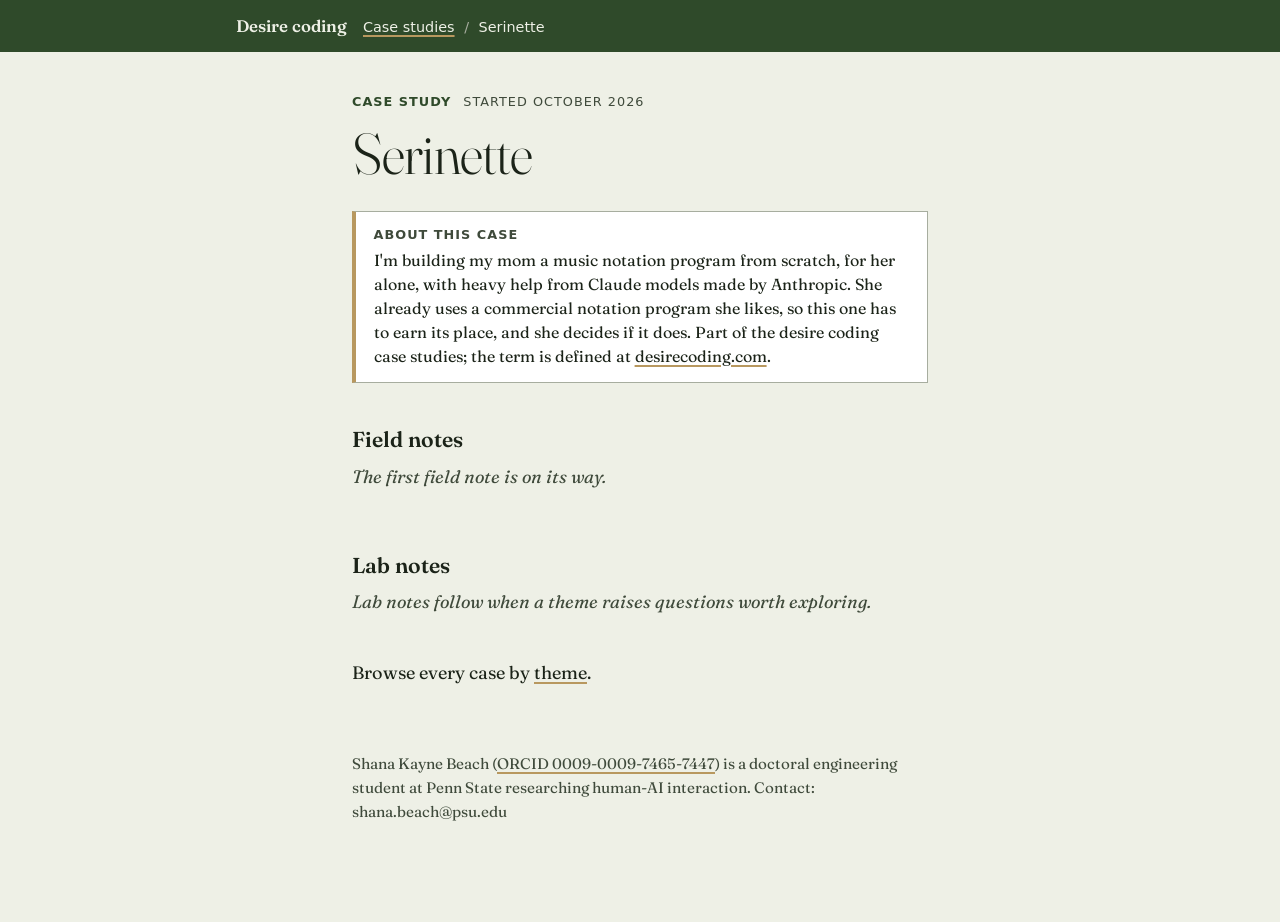
==== cases/serinette/index.html @ 04847f58 "Add case study structure: hubs, themes, and post templates Adds the desire coding case studies secti" ====
<!doctype html>
<html lang="en">
<head>
<meta charset="utf-8">
<meta name="viewport" content="width=device-width, initial-scale=1, viewport-fit=cover">
<title>Serinette case study</title>
<meta name="description" content="A desire coding case study: building one composer a music notation program from scratch, with heavy AI help.">
<meta name="author" content="Shana Kayne Beach">
<link rel="canonical" href="https://desirecoding.com/cases/serinette/">
<link rel="icon" href="/favicon.svg" type="image/svg+xml">
<link rel="icon" href="/icon-32.png" type="image/png" sizes="32x32">
<link rel="apple-touch-icon" href="/icon-180.png">
<link rel="preconnect" href="https://fonts.googleapis.com">
<link rel="preconnect" href="https://fonts.gstatic.com" crossorigin>
<link href="https://fonts.googleapis.com/css2?family=Fraunces:opsz,wght@9..144,300;9..144,400;9..144,600&display=swap" rel="stylesheet">
<link rel="stylesheet" href="/assets/case.css">
</head>
<body>

<header class="band">
  <div class="band-inner">
    <a class="home" href="/">Desire coding</a>
    <ul class="crumbs"><li><a href="/cases/">Case studies</a></li><li>Serinette</li></ul>
  </div>
</header>

<main>
  <p class="kicker"><span class="stream">Case study</span><span>Started October 2026</span></p>
  <h1>Serinette</h1>

  <aside class="about" aria-labelledby="about-case">
    <h2 id="about-case">About this case</h2>
    <p>I'm building my mom a music notation program from scratch, for her alone, with heavy help from Claude models made by Anthropic. She already uses a commercial notation program she likes, so this one has to earn its place, and she decides if it does. Part of the desire coding case studies; the term is defined at <a href="/">desirecoding.com</a>.</p>
  </aside>

  <!-- Add each post as a list item, newest first, in the matching stream.
       Give every post its theme chips here and a matching entry on /themes/. -->

  <h2 id="field-notes">Field notes</h2>
  <p class="empty">The first field note is on its way.</p>
  <ul class="post-list" hidden>
    <!--
    <li>
      <a class="post-title" href="/cases/serinette/field-notes/POST-SLUG/">Post title</a>
      <span class="post-meta"><time datetime="YYYY-MM-DD">D Month YYYY</time> · Themes: user-comms, oversight</span>
    </li>
    -->
  </ul>

  <h2 id="lab-notes">Lab notes</h2>
  <p class="empty">Lab notes follow when a theme raises questions worth exploring.</p>
  <ul class="post-list" hidden>
    <!--
    <li>
      <a class="post-title" href="/cases/serinette/lab-notes/POST-SLUG/">Post title</a>
      <span class="post-meta"><time datetime="YYYY-MM-DD">D Month YYYY</time> · Themes: user-comms</span>
    </li>
    -->
  </ul>

  <p>Browse every case by <a href="/themes/">theme</a>.</p>

  <footer>
    <p>Shana Kayne Beach (<a href="https://orcid.org/0009-0009-7465-7447">ORCID 0009-0009-7465-7447</a>) is a doctoral engineering student at Penn State researching human-AI interaction. Contact: shana.beach@psu.edu</p>
  </footer>
</main>

</body>
</html>
---- assets/case.css ----
/* Case study pages for desirecoding.com.
   Layout: one reading column at the definition page's measure; margin notes sit
   beside it on wide screens and fold into the text column on narrow ones.
   Single light look, matching the definition page. */
:root {
  --grass: #2f4a2a;
  --earth: #b8985f;
  --paper: #eef0e6;
  --ink: #1b2318;
  --pave: #a7ad9f;
  --muted: #3f4a3b;
  --card: #ffffff;
  --measure: 36rem;
  --note: 14rem;
  --serif: "Fraunces", Georgia, "Times New Roman", serif;
  --sans: system-ui, -apple-system, "Segoe UI", sans-serif;
  color-scheme: light;
}
* { box-sizing: border-box; }
html { background: var(--paper); }
body {
  margin: 0;
  background: var(--paper);
  color: var(--ink);
  font-family: var(--serif);
  font-size: 1.125rem;
  line-height: 1.6;
  font-variation-settings: "opsz" 14;
}
a { color: inherit; text-decoration-color: var(--earth); text-decoration-thickness: 2px; text-underline-offset: 3px; }
a:focus-visible, summary:focus-visible { outline: 3px solid var(--earth); outline-offset: 3px; }

/* Top band: the lawn, with the worn path as a single stroke */
.band { background: var(--grass); color: var(--paper); }
.band-inner {
  max-width: calc(var(--measure) + var(--note) + 3rem);
  margin: 0 auto;
  padding-block: 0.8rem;
  padding-left: max(1.25rem, env(safe-area-inset-left, 0px));
  padding-right: max(1.25rem, env(safe-area-inset-right, 0px));
  display: flex;
  flex-wrap: wrap;
  gap: 0.25rem 1rem;
  align-items: baseline;
  font-family: var(--sans);
  font-size: 0.9rem;
}
.band a { text-decoration-color: var(--earth); }
.band .home { font-family: var(--serif); font-size: 1.05rem; font-weight: 600; text-decoration: none; }
.crumbs { display: flex; flex-wrap: wrap; gap: 0.25rem 0.6rem; margin: 0; padding: 0; list-style: none; }
.crumbs li + li::before { content: "/"; margin-right: 0.6rem; color: var(--pave); }

main {
  max-width: calc(var(--measure) + 2.5rem);
  margin: 0 auto;
  padding-block: 2.5rem 5rem;
  padding-left: max(1.25rem, env(safe-area-inset-left, 0px));
  padding-right: max(1.25rem, env(safe-area-inset-right, 0px));
}

.kicker {
  font-family: var(--sans);
  font-size: 0.8rem;
  letter-spacing: 0.08em;
  text-transform: uppercase;
  color: var(--muted);
  margin: 0 0 0.75rem;
  display: flex;
  flex-wrap: wrap;
  gap: 0.4rem 0.75rem;
  align-items: center;
}
.stream { font-weight: 700; color: var(--grass); }
.theme-chip {
  text-transform: none;
  letter-spacing: 0;
  border: 1px solid var(--earth);
  border-radius: 999px;
  padding: 0.05rem 0.55rem;
  text-decoration: none;
}
h1 {
  font-weight: 300;
  font-variation-settings: "opsz" 144;
  font-size: clamp(2.3rem, 7vw, 3.6rem);
  line-height: 1;
  letter-spacing: -0.015em;
  margin: 0 0 0.5em;
  text-wrap: balance;
}
h2 {
  font-weight: 600;
  font-variation-settings: "opsz" 40;
  font-size: 1.35rem;
  line-height: 1.2;
  margin: 2.75rem 0 0.6rem;
  text-wrap: balance;
}
p { margin: 0 0 1.1rem; }
.dates { font-family: var(--sans); font-size: 0.85rem; color: var(--muted); margin: 0 0 1.75rem; }

/* About this case: the box that lets every post stand alone */
.about {
  background: var(--card);
  border: 1px solid var(--pave);
  border-left: 4px solid var(--earth);
  padding: 0.9rem 1.1rem;
  margin: 0 0 2.25rem;
  font-size: 1rem;
  line-height: 1.5;
}
.about h2 {
  font-family: var(--sans);
  font-size: 0.8rem;
  letter-spacing: 0.08em;
  text-transform: uppercase;
  margin: 0 0 0.35rem;
  color: var(--muted);
}
.about p:last-child { margin-bottom: 0; }

/* Margin notes: short technical asides beside the line they explain.
   Markup: <span class="margin-note" role="note"> inside the paragraph, right after the
   sentence it explains. Wide screens float it into the margin on that line; phones show
   it as an indented aside at that point in the text. */
.margin-note {
  display: block;
  font-family: var(--sans);
  font-size: 0.85rem;
  line-height: 1.45;
  color: var(--muted);
  border-left: 2px solid var(--earth);
  padding: 0.1rem 0 0.1rem 0.75rem;
  margin: 0.5rem 0;
}
.margin-note .to-lab { display: block; margin-top: 0.3rem; font-weight: 600; color: var(--grass); }
@media (min-width: 64rem) {
  main.has-notes { max-width: calc(var(--measure) + var(--note) + 5.5rem); }
  main.has-notes > * { max-width: var(--measure); }
  main.has-notes .margin-note {
    float: right;
    clear: right;
    width: var(--note);
    margin: 0.3rem calc(-1 * (var(--note) + 2.5rem)) 0.5rem 0;
  }
}

/* Forward-looking beat: a prediction, an experiment, or a question */
.forecast {
  margin: 2.5rem 0 0;
  padding: 1rem 1.1rem;
  background: var(--grass);
  color: var(--paper);
}
.forecast .label {
  font-family: var(--sans);
  font-size: 0.8rem;
  letter-spacing: 0.08em;
  text-transform: uppercase;
  color: var(--earth);
  margin: 0 0 0.35rem;
}
.forecast p:last-child { margin-bottom: 0; }

/* Lab note parts */
.questions { padding-left: 1.25rem; }
.questions li { margin-bottom: 0.6rem; }
.refs { padding-left: 1.25rem; font-size: 1rem; }
.refs li { margin-bottom: 0.5rem; }
.cite {
  background: var(--card);
  border: 1px solid var(--pave);
  padding: 1rem 1.1rem;
  font-size: 1rem;
  line-height: 1.5;
  white-space: pre-wrap;
  overflow-wrap: anywhere;
  margin: 0 0 1.1rem;
  font-family: inherit;
}

/* Changelog: dated edits, kept so posts stay citable */
.changelog { font-family: var(--sans); font-size: 0.9rem; color: var(--muted); padding-left: 1.25rem; }
.changelog time { font-variant-numeric: tabular-nums; }

/* Lists of posts on hub and theme pages */
.post-list { list-style: none; padding: 0; margin: 0 0 1.5rem; display: grid; gap: 1rem; }
.post-list li { border-top: 1px solid var(--pave); padding-top: 0.75rem; }
.post-list .post-title { font-size: 1.2rem; font-weight: 600; }
.post-list .post-meta { display: block; font-family: var(--sans); font-size: 0.85rem; color: var(--muted); }
.empty { font-style: italic; color: var(--muted); }
.theme-list { padding: 0; list-style: none; display: grid; gap: 1.5rem; }
.theme-list h2 { margin-top: 0; }
.theme-list code { font-family: ui-monospace, Menlo, Consolas, monospace; font-size: 0.85rem; color: var(--muted); }

footer { margin-top: 4rem; font-size: 0.95rem; color: var(--muted); clear: both; }

@media (prefers-reduced-motion: reduce) {
  * { scroll-behavior: auto; }
}
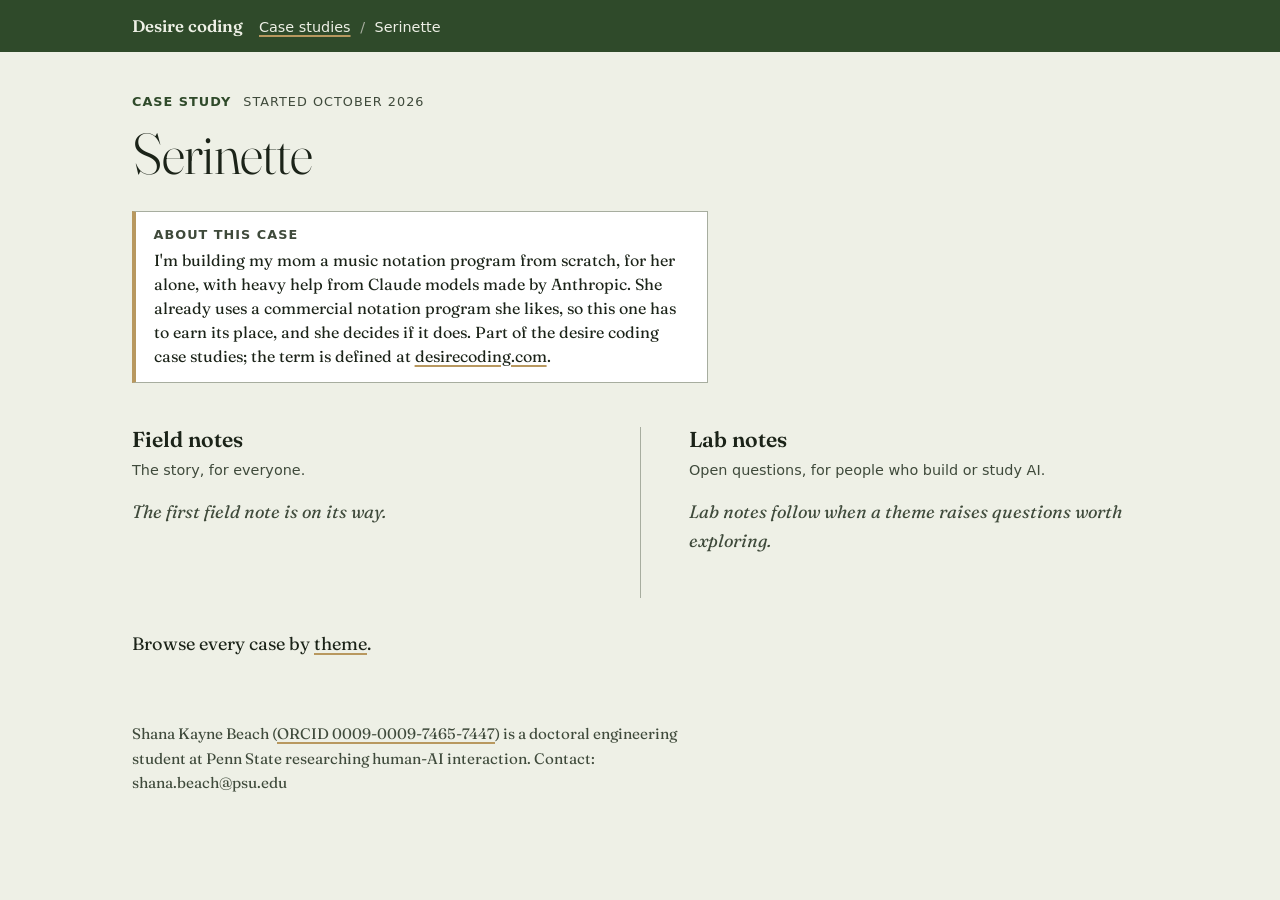
==== commit 6240b119: "Show field notes and lab notes side by side on desktop The case hub now sets the two streams in two " ====
--- a/cases/serinette/index.html
+++ b/cases/serinette/index.html
@@ -15,7 +15,7 @@
 <link href="https://fonts.googleapis.com/css2?family=Fraunces:opsz,wght@9..144,300;9..144,400;9..144,600&display=swap" rel="stylesheet">
 <link rel="stylesheet" href="/assets/case.css">
 </head>
-<body>
+<body class="wide">
 
 <header class="band">
   <div class="band-inner">
@@ -24,7 +24,7 @@
   </div>
 </header>
 
-<main>
+<main class="hub">
   <p class="kicker"><span class="stream">Case study</span><span>Started October 2026</span></p>
   <h1>Serinette</h1>
 
@@ -34,29 +34,37 @@
   </aside>
 
   <!-- Add each post as a list item, newest first, in the matching stream.
-       Give every post its theme chips here and a matching entry on /themes/. -->
+       Give every post its theme chips here and a matching entry on /themes/.
+       On desktop the two streams sit side by side; on phones they stack. -->
+  <div class="streams">
+    <section aria-labelledby="field-notes">
+      <h2 id="field-notes">Field notes</h2>
+      <p class="stream-blurb">The story, for everyone.</p>
+      <p class="empty">The first field note is on its way.</p>
+      <ul class="post-list" hidden>
+        <!--
+        <li>
+          <a class="post-title" href="/cases/serinette/field-notes/POST-SLUG/">Post title</a>
+          <span class="post-meta"><time datetime="YYYY-MM-DD">D Month YYYY</time> · Themes: user-comms, oversight</span>
+        </li>
+        -->
+      </ul>
+    </section>
 
-  <h2 id="field-notes">Field notes</h2>
-  <p class="empty">The first field note is on its way.</p>
-  <ul class="post-list" hidden>
-    <!--
-    <li>
-      <a class="post-title" href="/cases/serinette/field-notes/POST-SLUG/">Post title</a>
-      <span class="post-meta"><time datetime="YYYY-MM-DD">D Month YYYY</time> · Themes: user-comms, oversight</span>
-    </li>
-    -->
-  </ul>
-
-  <h2 id="lab-notes">Lab notes</h2>
-  <p class="empty">Lab notes follow when a theme raises questions worth exploring.</p>
-  <ul class="post-list" hidden>
-    <!--
-    <li>
-      <a class="post-title" href="/cases/serinette/lab-notes/POST-SLUG/">Post title</a>
-      <span class="post-meta"><time datetime="YYYY-MM-DD">D Month YYYY</time> · Themes: user-comms</span>
-    </li>
-    -->
-  </ul>
+    <section aria-labelledby="lab-notes">
+      <h2 id="lab-notes">Lab notes</h2>
+      <p class="stream-blurb">Open questions, for people who build or study AI.</p>
+      <p class="empty">Lab notes follow when a theme raises questions worth exploring.</p>
+      <ul class="post-list" hidden>
+        <!--
+        <li>
+          <a class="post-title" href="/cases/serinette/lab-notes/POST-SLUG/">Post title</a>
+          <span class="post-meta"><time datetime="YYYY-MM-DD">D Month YYYY</time> · Themes: user-comms</span>
+        </li>
+        -->
+      </ul>
+    </section>
+  </div>
 
   <p>Browse every case by <a href="/themes/">theme</a>.</p>
 
--- a/assets/case.css
+++ b/assets/case.css
@@ -12,6 +12,7 @@
   --card: #ffffff;
   --measure: 36rem;
   --note: 14rem;
+  --page: calc(var(--measure) + 2.5rem);
   --serif: "Fraunces", Georgia, "Times New Roman", serif;
   --sans: system-ui, -apple-system, "Segoe UI", sans-serif;
   color-scheme: light;
@@ -33,7 +34,7 @@
 /* Top band: the lawn, with the worn path as a single stroke */
 .band { background: var(--grass); color: var(--paper); }
 .band-inner {
-  max-width: calc(var(--measure) + var(--note) + 3rem);
+  max-width: var(--page);
   margin: 0 auto;
   padding-block: 0.8rem;
   padding-left: max(1.25rem, env(safe-area-inset-left, 0px));
@@ -51,7 +52,7 @@
 .crumbs li + li::before { content: "/"; margin-right: 0.6rem; color: var(--pave); }
 
 main {
-  max-width: calc(var(--measure) + 2.5rem);
+  max-width: var(--page);
   margin: 0 auto;
   padding-block: 2.5rem 5rem;
   padding-left: max(1.25rem, env(safe-area-inset-left, 0px));
@@ -135,7 +136,7 @@
 }
 .margin-note .to-lab { display: block; margin-top: 0.3rem; font-weight: 600; color: var(--grass); }
 @media (min-width: 64rem) {
-  main.has-notes { max-width: calc(var(--measure) + var(--note) + 5.5rem); }
+  body.notes { --page: calc(var(--measure) + var(--note) + 5.5rem); }
   main.has-notes > * { max-width: var(--measure); }
   main.has-notes .margin-note {
     float: right;
@@ -183,6 +184,19 @@
 .changelog { font-family: var(--sans); font-size: 0.9rem; color: var(--muted); padding-left: 1.25rem; }
 .changelog time { font-variant-numeric: tabular-nums; }
 
+/* Case hub: field notes and lab notes side by side on desktop, stacked on phones */
+body.wide { --page: 66rem; }
+main.hub > .kicker, main.hub > h1, main.hub > .about, main.hub > p, main.hub > footer { max-width: var(--measure); }
+.streams { display: grid; grid-template-columns: 1fr; gap: 0 3rem; margin: 2.75rem 0 2rem; }
+.streams h2 { margin-top: 0; }
+.streams > section + section { margin-top: 1.5rem; }
+.streams > section { min-width: 0; }
+.stream-blurb { font-family: var(--sans); font-size: 0.9rem; color: var(--muted); margin: -0.2rem 0 1rem; }
+@media (min-width: 52rem) {
+  .streams { grid-template-columns: 1fr 1fr; }
+  .streams > section + section { margin-top: 0; border-left: 1px solid var(--pave); padding-left: 3rem; margin-left: -1.5rem; }
+}
+
 /* Lists of posts on hub and theme pages */
 .post-list { list-style: none; padding: 0; margin: 0 0 1.5rem; display: grid; gap: 1rem; }
 .post-list li { border-top: 1px solid var(--pave); padding-top: 0.75rem; }
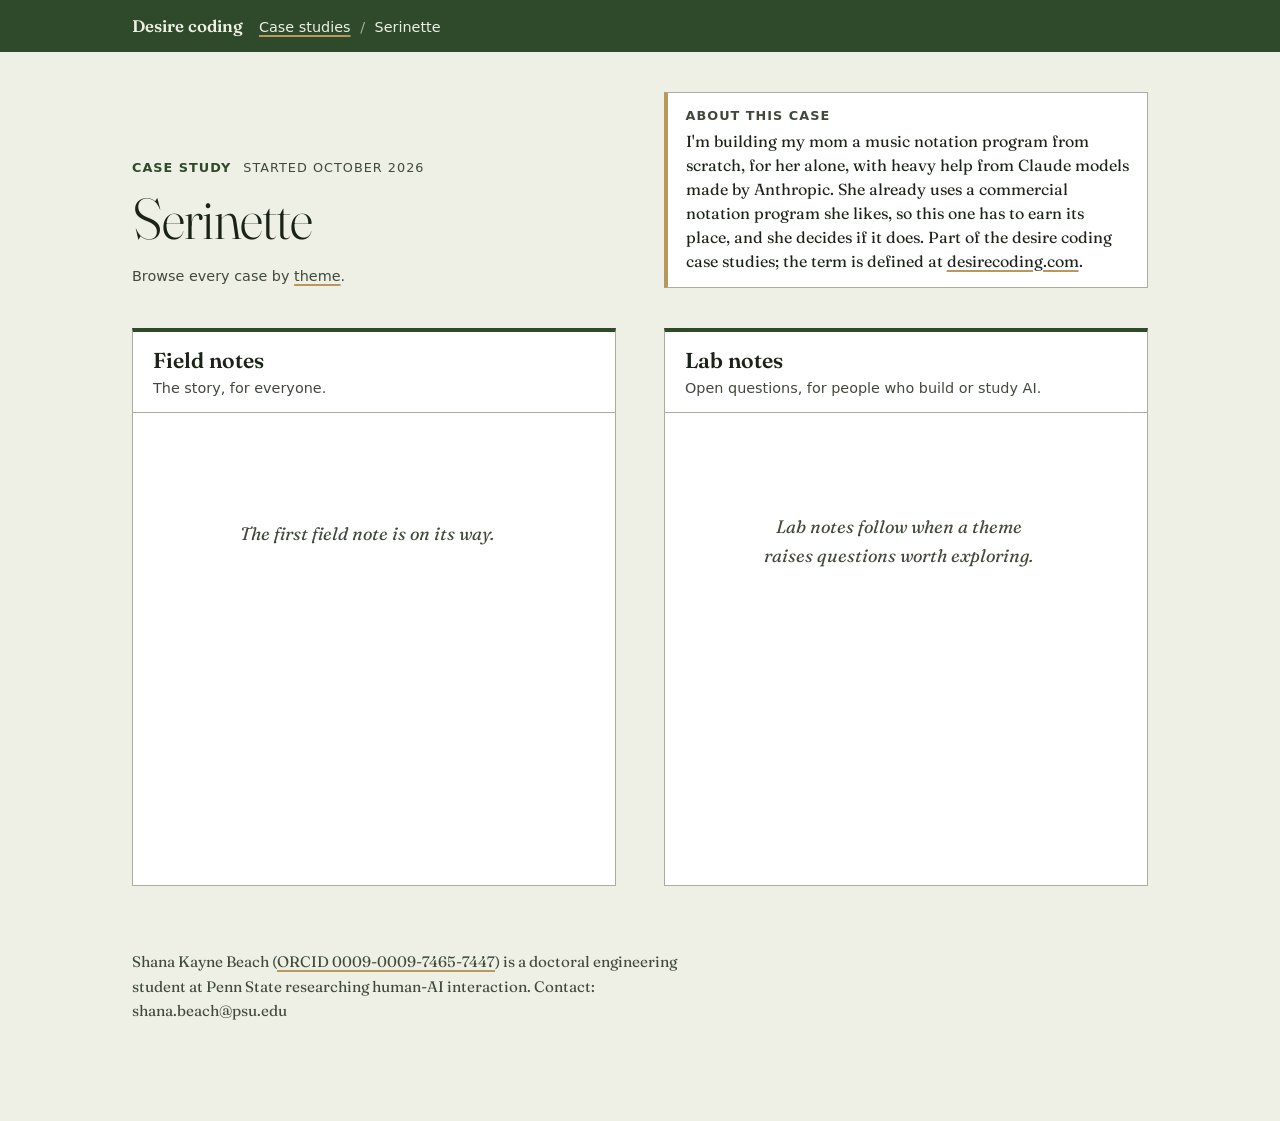
==== commit b9d0f115: "Balance the case hub and scroll long post lists inside their panels The head now pairs the title wit" ====
--- a/cases/serinette/index.html
+++ b/cases/serinette/index.html
@@ -25,48 +25,59 @@
 </header>
 
 <main class="hub">
-  <p class="kicker"><span class="stream">Case study</span><span>Started October 2026</span></p>
-  <h1>Serinette</h1>
+  <div class="hub-head">
+    <div>
+      <p class="kicker"><span class="stream">Case study</span><span>Started October 2026</span></p>
+      <h1>Serinette</h1>
+      <p class="hub-nav">Browse every case by <a href="/themes/">theme</a>.</p>
+    </div>
+    <aside class="about" aria-labelledby="about-case">
+      <h2 id="about-case">About this case</h2>
+      <p>I'm building my mom a music notation program from scratch, for her alone, with heavy help from Claude models made by Anthropic. She already uses a commercial notation program she likes, so this one has to earn its place, and she decides if it does. Part of the desire coding case studies; the term is defined at <a href="/">desirecoding.com</a>.</p>
+    </aside>
+  </div>
 
-  <aside class="about" aria-labelledby="about-case">
-    <h2 id="about-case">About this case</h2>
-    <p>I'm building my mom a music notation program from scratch, for her alone, with heavy help from Claude models made by Anthropic. She already uses a commercial notation program she likes, so this one has to earn its place, and she decides if it does. Part of the desire coding case studies; the term is defined at <a href="/">desirecoding.com</a>.</p>
-  </aside>
-
-  <!-- Add each post as a list item, newest first, in the matching stream.
-       Give every post its theme chips here and a matching entry on /themes/.
-       On desktop the two streams sit side by side; on phones they stack. -->
+  <!-- Add each post as a list item, newest first, in the matching panel. For the first post,
+       remove the "hidden" attribute from the list and add "hidden" to the "empty" line.
+       Give every post a matching entry on /themes/.
+       On desktop the panels sit side by side at one height and scroll inside; on phones they stack. -->
   <div class="streams">
-    <section aria-labelledby="field-notes">
-      <h2 id="field-notes">Field notes</h2>
-      <p class="stream-blurb">The story, for everyone.</p>
-      <p class="empty">The first field note is on its way.</p>
-      <ul class="post-list" hidden>
-        <!--
-        <li>
-          <a class="post-title" href="/cases/serinette/field-notes/POST-SLUG/">Post title</a>
-          <span class="post-meta"><time datetime="YYYY-MM-DD">D Month YYYY</time> · Themes: user-comms, oversight</span>
-        </li>
-        -->
-      </ul>
+    <section class="panel" aria-labelledby="field-notes">
+      <div class="panel-head">
+        <h2 id="field-notes">Field notes</h2>
+        <p class="stream-blurb">The story, for everyone.</p>
+      </div>
+      <div class="panel-body" tabindex="0" role="region" aria-label="Field notes list">
+        <p class="empty">The first field note is on its way.</p>
+        <ul class="post-list" hidden>
+          <!--
+          <li>
+            <a class="post-title" href="/cases/serinette/field-notes/POST-SLUG/">Post title</a>
+            <span class="post-meta"><time datetime="YYYY-MM-DD">D Month YYYY</time> · Themes: user-comms, oversight</span>
+          </li>
+          -->
+        </ul>
+      </div>
     </section>
 
-    <section aria-labelledby="lab-notes">
-      <h2 id="lab-notes">Lab notes</h2>
-      <p class="stream-blurb">Open questions, for people who build or study AI.</p>
-      <p class="empty">Lab notes follow when a theme raises questions worth exploring.</p>
-      <ul class="post-list" hidden>
-        <!--
-        <li>
-          <a class="post-title" href="/cases/serinette/lab-notes/POST-SLUG/">Post title</a>
-          <span class="post-meta"><time datetime="YYYY-MM-DD">D Month YYYY</time> · Themes: user-comms</span>
-        </li>
-        -->
-      </ul>
+    <section class="panel" aria-labelledby="lab-notes">
+      <div class="panel-head">
+        <h2 id="lab-notes">Lab notes</h2>
+        <p class="stream-blurb">Open questions, for people who build or study AI.</p>
+      </div>
+      <div class="panel-body" tabindex="0" role="region" aria-label="Lab notes list">
+        <p class="empty">Lab notes follow when a theme raises questions worth exploring.</p>
+        <ul class="post-list" hidden>
+          <!--
+          <li>
+            <a class="post-title" href="/cases/serinette/lab-notes/POST-SLUG/">Post title</a>
+            <span class="post-meta"><time datetime="YYYY-MM-DD">D Month YYYY</time> · Themes: user-comms</span>
+          </li>
+          -->
+        </ul>
+      </div>
     </section>
   </div>
-
-  <p>Browse every case by <a href="/themes/">theme</a>.</p>
 
   <footer>
     <p>Shana Kayne Beach (<a href="https://orcid.org/0009-0009-7465-7447">ORCID 0009-0009-7465-7447</a>) is a doctoral engineering student at Penn State researching human-AI interaction. Contact: shana.beach@psu.edu</p>
--- a/assets/case.css
+++ b/assets/case.css
@@ -184,17 +184,53 @@
 .changelog { font-family: var(--sans); font-size: 0.9rem; color: var(--muted); padding-left: 1.25rem; }
 .changelog time { font-variant-numeric: tabular-nums; }
 
-/* Case hub: field notes and lab notes side by side on desktop, stacked on phones */
+/* Case hub: a two-column head (title, about box) over two matching panels,
+   field notes and lab notes. On desktop the panels share one height and scroll
+   inside themselves; on phones everything stacks and the page scrolls. */
 body.wide { --page: 66rem; }
-main.hub > .kicker, main.hub > h1, main.hub > .about, main.hub > p, main.hub > footer { max-width: var(--measure); }
-.streams { display: grid; grid-template-columns: 1fr; gap: 0 3rem; margin: 2.75rem 0 2rem; }
-.streams h2 { margin-top: 0; }
-.streams > section + section { margin-top: 1.5rem; }
-.streams > section { min-width: 0; }
-.stream-blurb { font-family: var(--sans); font-size: 0.9rem; color: var(--muted); margin: -0.2rem 0 1rem; }
+main.hub > footer { max-width: var(--measure); }
+.hub-head { display: grid; grid-template-columns: 1fr; gap: 0 3rem; align-items: end; }
+.hub-head h1 { margin-bottom: 0.3em; }
+.hub-head .about { margin: 0 0 0.25rem; }
+.hub-nav { font-family: var(--sans); font-size: 0.9rem; color: var(--muted); margin: 0 0 1.5rem; }
+.streams { display: grid; grid-template-columns: 1fr; gap: 1.5rem 3rem; margin: 2.25rem 0 0; }
+.panel {
+  min-width: 0;
+  display: flex;
+  flex-direction: column;
+  background: var(--card);
+  border: 1px solid var(--pave);
+  border-top: 4px solid var(--grass);
+}
+.panel-head { padding: 1rem 1.25rem 0.75rem; border-bottom: 1px solid var(--pave); }
+.panel-head h2 { margin: 0; }
+.stream-blurb { font-family: var(--sans); font-size: 0.9rem; color: var(--muted); margin: 0.2rem 0 0; }
+.panel-body { padding: 0 1.25rem 1rem; }
+.panel-body:focus-visible { outline: 3px solid var(--earth); outline-offset: -3px; }
+.panel-body .post-list { margin: 0; gap: 0; }
+.panel-body .post-list li { border-top: 0; border-bottom: 1px solid var(--paper); padding: 0.8rem 0; }
+.panel-body .post-list li:last-child { border-bottom: 0; }
+.panel-body .empty { margin: 1rem 0 0; }
 @media (min-width: 52rem) {
-  .streams { grid-template-columns: 1fr 1fr; }
-  .streams > section + section { margin-top: 0; border-left: 1px solid var(--pave); padding-left: 3rem; margin-left: -1.5rem; }
+  .hub-head, .streams { grid-template-columns: 1fr 1fr; }
+  .hub-head .hub-nav { margin-bottom: 0.25rem; }
+  .panel { height: clamp(20rem, 62vh, 36rem); }
+  .panel-body {
+    flex: 1;
+    min-height: 0;
+    overflow-y: auto;
+    scrollbar-gutter: stable;
+    overscroll-behavior: contain;
+    /* Soft shadows appear at the top or bottom edge only when there is more to scroll */
+    background:
+      linear-gradient(var(--card) 30%, rgba(255, 255, 255, 0)) center top / 100% 2.5rem no-repeat local,
+      linear-gradient(rgba(255, 255, 255, 0), var(--card) 70%) center bottom / 100% 2.5rem no-repeat local,
+      radial-gradient(farthest-side at 50% 0, rgba(27, 35, 24, 0.18), rgba(27, 35, 24, 0)) center top / 100% 0.75rem no-repeat scroll,
+      radial-gradient(farthest-side at 50% 100%, rgba(27, 35, 24, 0.18), rgba(27, 35, 24, 0)) center bottom / 100% 0.75rem no-repeat scroll,
+      var(--card);
+  }
+  .panel-body:has(.empty:not([hidden])) { display: grid; place-items: center; text-align: center; }
+  .panel-body .empty { margin: 0; max-width: 18rem; }
 }
 
 /* Lists of posts on hub and theme pages */
